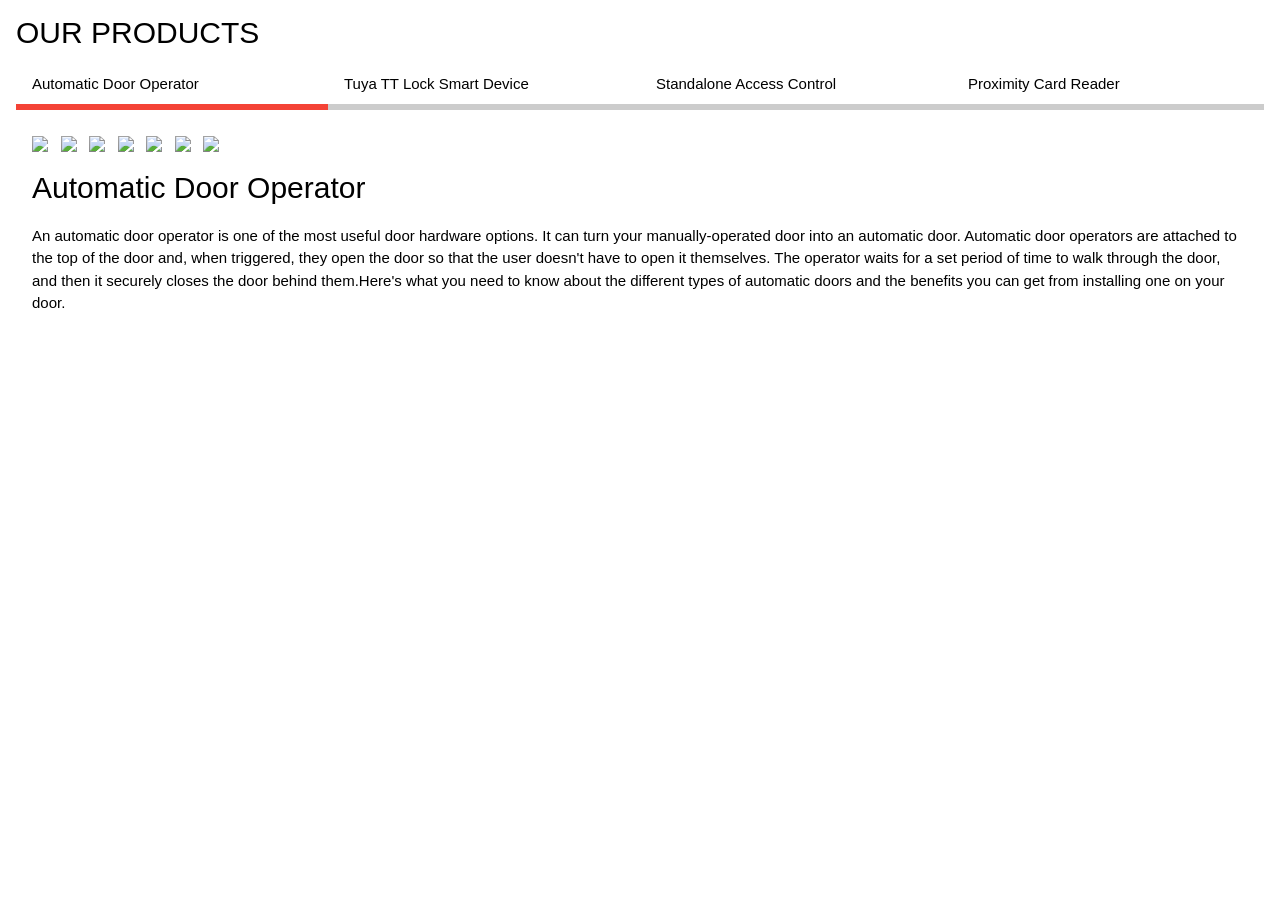
==== assets/categories/categories.html @ ba1dcb08 "Update categories.html" ====
<!DOCTYPE html>
<html lang="en">
<head>
    <meta charset="UTF-8">
    <meta name="viewport" content="width=device-width, initial-scale=1.0">
    <link rel="stylesheet" href="https://www.w3schools.com/w3css/4/w3.css">
    <link rel="stylesheet" href="./web/css/categories.css">
    <title>DEM CO | Our Products</title>
</head>
<body>
    <div class="w3-container">
        <div class="container">
            <div class="row">
                <div class="col-md-12">
                    <div class="site-heading text-center">
                        <h2>OUR PRODUCTS <span></span></h2>
                        
                    </div>
                </div>
            </div>
      
        <div class="w3-row">
          <a href="javascript:void(0)" onclick="openCity(event, 'Door');">
            <div class="w3-quarter tablink w3-bottombar w3-hover-amber w3-padding w3-border-red">Automatic Door Operator</div>
          </a>
          <a href="javascript:void(0)" onclick="openCity(event, 'Tuya');">
            <div class="w3-quarter tablink w3-bottombar w3-hover-amber w3-padding">Tuya TT Lock Smart Device</div>
          </a>
          <a href="javascript:void(0)" onclick="openCity(event, 'Standalone');">
            <div class="w3-quarter tablink w3-bottombar w3-hover-amber w3-padding">Standalone Access Control</div>
          </a>
          <a href="javascript:void(0)" onclick="openCity(event, 'Proximity');">
            <div class="w3-quarter tablink w3-bottombar w3-hover-amber w3-padding">
                Proximity Card Reader</div>
          </a>
      </div>
      
        <div id="Door" class="w3-container city w3-animate-zoom" style="display:block">
        
        <br>    
          
        <div class="page">
            <img src="./assets/images/Door Release Button/900.jpg" style="width:auto;height:210px;"/>  &nbsp;
            <img src="./assets/images/Door Release Button/902.jpg" style="width:auto;height:210px;"/>  &nbsp;
            <img src="./assets/images/Door Release Button/909.jpg" style="width:auto;height:210px;"/>  &nbsp;
            <img src="./assets/images/Door Release Button/930.jpg" style="width:auto;height:210px;"/>  &nbsp;
            <img src="./assets/images/Door Release Button/932.jpg" style="width:auto;height:210px;"/>  &nbsp;
                <img src="./assets/images/Door Release Button/933.jpg" style="width:auto;height:210px;"/>  &nbsp;
                <img src="./assets/images/Door Release Button/950.jpg" style="width:auto;height:210px;"/>  &nbsp;
        </div>
       
        

        
          <h2>Automatic Door Operator</h2>
          <p>An automatic door operator is one of the most useful door hardware options. It can turn your manually-operated door into an automatic door. Automatic door operators are attached to the top of the door and, when triggered, they open the door so that the user doesn't have to open it themselves. The operator waits for a set period of time to walk through the door, and then it securely closes the door behind them.Here's what you need to know about the different types of automatic doors and the benefits you can get from installing one on your door.</p>
        </div>
      
        <div id="Tuya" class="w3-container city w3-animate-zoom" style="display:none">
        
        <br>    
          
        <div class="page">
       <img src="./assets/images/Door Release Button/900.jpg" style="width:auto;height:210px;"/>  &nbsp;
            <img src="./assets/images/Door Release Button/902.jpg" style="width:auto;height:210px;"/>  &nbsp;
            <img src="./assets/images/Door Release Button/909.jpg" style="width:auto;height:210px;"/>  &nbsp;
            <img src="./assets/images/Door Release Button/930.jpg" style="width:auto;height:210px;"/>  &nbsp;
            <img src="./assets/images/Door Release Button/932.jpg" style="width:auto;height:210px;"/>  &nbsp;
                <img src="./assets/images/Door Release Button/933.jpg" style="width:auto;height:210px;"/>  &nbsp;
                <img src="./assets/images/Door Release Button/950.jpg" style="width:auto;height:210px;"/>  &nbsp;
        </div>
       
        
          <h2>Tuya TT Lock Smart Device</h2>
          <p>If you're new to the world of smart home technology, you may never have considered a smart lock before. But smart door locks are a great first step into the world of connected products, allowing you to remotely control your door from afar.In short, a smart lock gives homeowners the opportunity to remotely control and monitor who's coming and going through their door via a smartphone, providing the ultimate control over their home security.Alongside offering keyless entry to the home, high quality smart locks on the market, such as those from Yale, also allow homeowners to easily grant virtual keys to family, friends and trusted service professionals. This handy functionality allows homeowners to have complete control over who has access to their front door via a smartphone app, ensuring they can revoke virtual keys just as quickly as they were created.</p> 
        </div>
      
        <div id="Standalone" class="w3-container city w3-animate-zoom" style="display:none">
        
        <br>    
          
        <div class="page">
        <img src="./assets/images/Door Release Button/VI-280A.jpg" style="width:auto;height:210px;"/>  &nbsp;
            <img src="./assets/images/280KG 600LBSMagnetic Lock/VI-280ASW.jpg" style="width:auto;height:210px;"/>  &nbsp;
            <img src="./assets/images/280KG 600LBSMagnetic Lock/VI-280L.jpg" style="width:auto;height:210px;"/>  &nbsp;
            <img src="./assets/images/280KG 600LBSMagnetic Lock/VI-280U.jpg" style="width:auto;height:210px;"/>  &nbsp;
        </div> 
        
          <h2>Standalone Access Control</h2>
          <p>We're professional standalone access control manufacturers and suppliers in China, specialized in providing high quality customized service. If you're going to buy or wholesale bulk standalone access control made in China, welcome to get free sample from our factory.</p>
        </div>
      </div>

        <div id="Proximity" class="w3-container city w3-animate-zoom" style="display:none">
        
        <br>    
          
              
        <div class="page">
               <img src="./assets/images/electrick strike/VI-700.jpg" style="width:auto;height:210px;"/>  &nbsp;
            <img src="./assets/images/electrick strike/VI-701.jpg" style="width:auto;height:210px;"/>  &nbsp;
            <img src="./assets/images/electrick strike/VI-702.jpg" style="width:auto;height:210px;"/>  &nbsp;
            <img src="./assets/images/electrick strike/VI-706.jpg" style="width:auto;height:210px;"/>  &nbsp;
            <img src="./assets/images/electrick strike/VI-706.jpg" style="width:auto;height:210px;"/>  &nbsp;
         
        </div> 
        
        
          <h2>  Proximity Card Reader</h2>
          <p>We're professional proximity card reader manufacturers and suppliers in China, specialized in providing high quality customized service. If you're going to buy or wholesale bulk proximity card reader made in China, welcome to get free sample from our factory.</p>
        </div>
      </div>

      <script>
        function openCity(evt, cityName) {
          var i, x, tablinks;
          x = document.getElementsByClassName("city");
          for (i = 0; i < x.length; i++) {
            x[i].style.display = "none";
          }
          tablinks = document.getElementsByClassName("tablink");
          for (i = 0; i < x.length; i++) {
            tablinks[i].className = tablinks[i].className.replace(" w3-border-red", "");
          }
          document.getElementById(cityName).style.display = "block";
          evt.currentTarget.firstElementChild.className += " w3-border-red";
        }
        </script>
              



    <script src="./web/js/categories.js"></script>
</body>
</html>
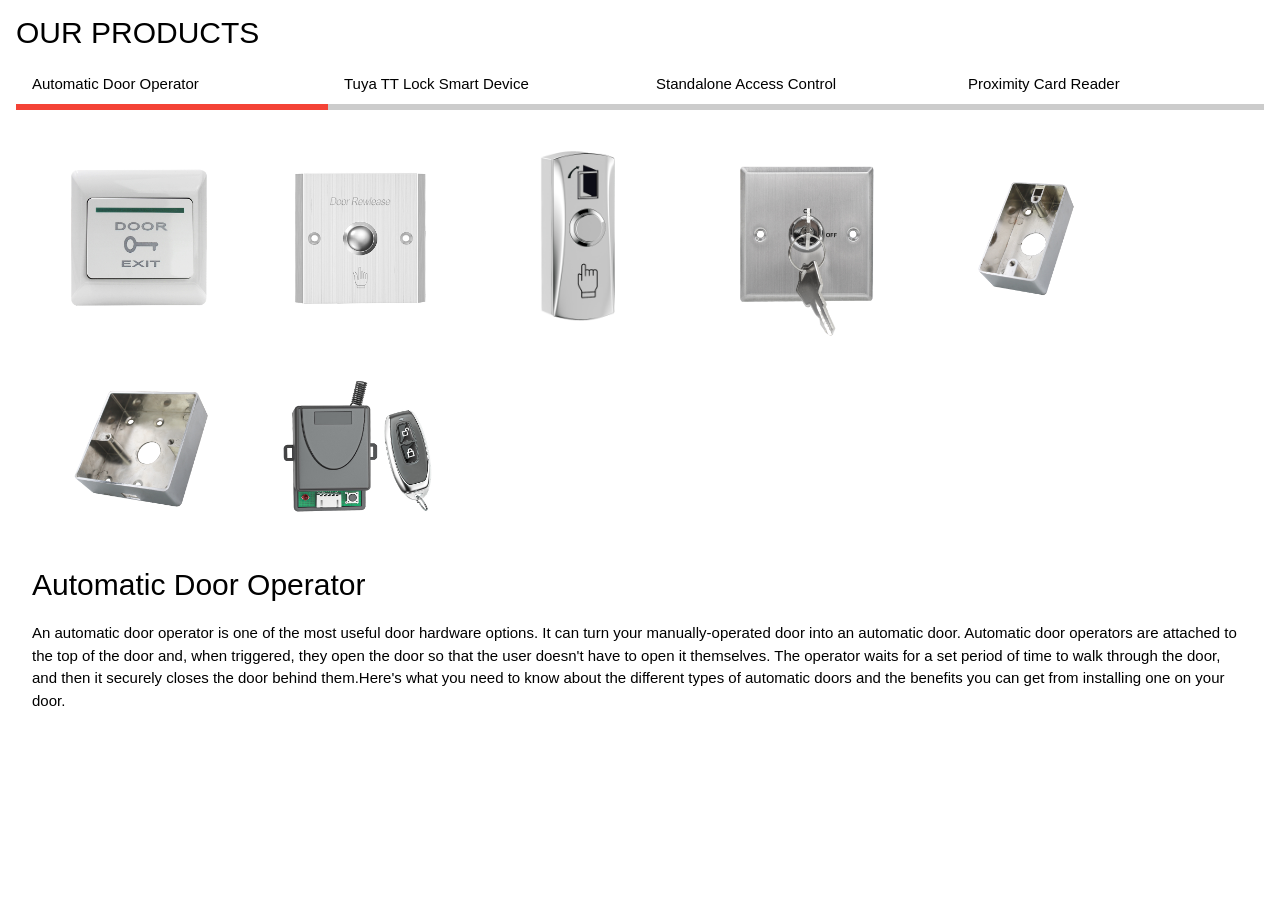
==== commit e73e3ba3: "Update categories.html" ====
--- a/assets/categories/categories.html
+++ b/assets/categories/categories.html
@@ -40,13 +40,13 @@
         <br>    
           
         <div class="page">
-            <img src="./assets/images/Door Release Button/900.jpg" style="width:auto;height:210px;"/>  &nbsp;
-            <img src="./assets/images/Door Release Button/902.jpg" style="width:auto;height:210px;"/>  &nbsp;
-            <img src="./assets/images/Door Release Button/909.jpg" style="width:auto;height:210px;"/>  &nbsp;
-            <img src="./assets/images/Door Release Button/930.jpg" style="width:auto;height:210px;"/>  &nbsp;
-            <img src="./assets/images/Door Release Button/932.jpg" style="width:auto;height:210px;"/>  &nbsp;
-                <img src="./assets/images/Door Release Button/933.jpg" style="width:auto;height:210px;"/>  &nbsp;
-                <img src="./assets/images/Door Release Button/950.jpg" style="width:auto;height:210px;"/>  &nbsp;
+            <img src="../../assets/images/Door Release Button/900.jpg" style="width:auto;height:210px;"/>  &nbsp;
+            <img src="../../assets/images/Door Release Button/902.jpg" style="width:auto;height:210px;"/>  &nbsp;
+            <img src="../../assets/images/Door Release Button/909.jpg" style="width:auto;height:210px;"/>  &nbsp;
+            <img src="../../assets/images/Door Release Button/930.jpg" style="width:auto;height:210px;"/>  &nbsp;
+            <img src="../../assets/images/Door Release Button/932.jpg" style="width:auto;height:210px;"/>  &nbsp;
+                <img src="../../assets/images/Door Release Button/933.jpg" style="width:auto;height:210px;"/>  &nbsp;
+                <img src="../../assets/images/Door Release Button/950.jpg" style="width:auto;height:210px;"/>  &nbsp;
         </div>
        
         
@@ -61,13 +61,13 @@
         <br>    
           
         <div class="page">
-       <img src="./assets/images/Door Release Button/900.jpg" style="width:auto;height:210px;"/>  &nbsp;
-            <img src="./assets/images/Door Release Button/902.jpg" style="width:auto;height:210px;"/>  &nbsp;
-            <img src="./assets/images/Door Release Button/909.jpg" style="width:auto;height:210px;"/>  &nbsp;
-            <img src="./assets/images/Door Release Button/930.jpg" style="width:auto;height:210px;"/>  &nbsp;
-            <img src="./assets/images/Door Release Button/932.jpg" style="width:auto;height:210px;"/>  &nbsp;
-                <img src="./assets/images/Door Release Button/933.jpg" style="width:auto;height:210px;"/>  &nbsp;
-                <img src="./assets/images/Door Release Button/950.jpg" style="width:auto;height:210px;"/>  &nbsp;
+       <img src="../../assets/images/Door Release Button/900.jpg" style="width:auto;height:210px;"/>  &nbsp;
+            <img src="../../assets/images/Door Release Button/902.jpg" style="width:auto;height:210px;"/>  &nbsp;
+            <img src="../../assets/images/Door Release Button/909.jpg" style="width:auto;height:210px;"/>  &nbsp;
+            <img src="../../assets/images/Door Release Button/930.jpg" style="width:auto;height:210px;"/>  &nbsp;
+            <img src="../../assets/images/Door Release Button/932.jpg" style="width:auto;height:210px;"/>  &nbsp;
+                <img src="../../assets/images/Door Release Button/933.jpg" style="width:auto;height:210px;"/>  &nbsp;
+                <img src="../../assets/images/Door Release Button/950.jpg" style="width:auto;height:210px;"/>  &nbsp;
         </div>
        
         
@@ -80,10 +80,10 @@
         <br>    
           
         <div class="page">
-        <img src="./assets/images/Door Release Button/VI-280A.jpg" style="width:auto;height:210px;"/>  &nbsp;
-            <img src="./assets/images/280KG 600LBSMagnetic Lock/VI-280ASW.jpg" style="width:auto;height:210px;"/>  &nbsp;
-            <img src="./assets/images/280KG 600LBSMagnetic Lock/VI-280L.jpg" style="width:auto;height:210px;"/>  &nbsp;
-            <img src="./assets/images/280KG 600LBSMagnetic Lock/VI-280U.jpg" style="width:auto;height:210px;"/>  &nbsp;
+        <img src="../../assets/images/Door Release Button/VI-280A.jpg" style="width:auto;height:210px;"/>  &nbsp;
+            <img src="../../assets/images/280KG 600LBSMagnetic Lock/VI-280ASW.jpg" style="width:auto;height:210px;"/>  &nbsp;
+            <img src="../../assets/images/280KG 600LBSMagnetic Lock/VI-280L.jpg" style="width:auto;height:210px;"/>  &nbsp;
+            <img src="../../assets/images/280KG 600LBSMagnetic Lock/VI-280U.jpg" style="width:auto;height:210px;"/>  &nbsp;
         </div> 
         
           <h2>Standalone Access Control</h2>
@@ -97,11 +97,11 @@
           
               
         <div class="page">
-               <img src="./assets/images/electrick strike/VI-700.jpg" style="width:auto;height:210px;"/>  &nbsp;
-            <img src="./assets/images/electrick strike/VI-701.jpg" style="width:auto;height:210px;"/>  &nbsp;
-            <img src="./assets/images/electrick strike/VI-702.jpg" style="width:auto;height:210px;"/>  &nbsp;
-            <img src="./assets/images/electrick strike/VI-706.jpg" style="width:auto;height:210px;"/>  &nbsp;
-            <img src="./assets/images/electrick strike/VI-706.jpg" style="width:auto;height:210px;"/>  &nbsp;
+               <img src="../../assets/images/electrick strike/VI-700.jpg" style="width:auto;height:210px;"/>  &nbsp;
+            <img src="../../assets/images/electrick strike/VI-701.jpg" style="width:auto;height:210px;"/>  &nbsp;
+            <img src="../../assets/images/electrick strike/VI-702.jpg" style="width:auto;height:210px;"/>  &nbsp;
+            <img src="../../assets/images/electrick strike/VI-706.jpg" style="width:auto;height:210px;"/>  &nbsp;
+            <img src="../../assets/images/electrick strike/VI-706.jpg" style="width:auto;height:210px;"/>  &nbsp;
          
         </div> 
         
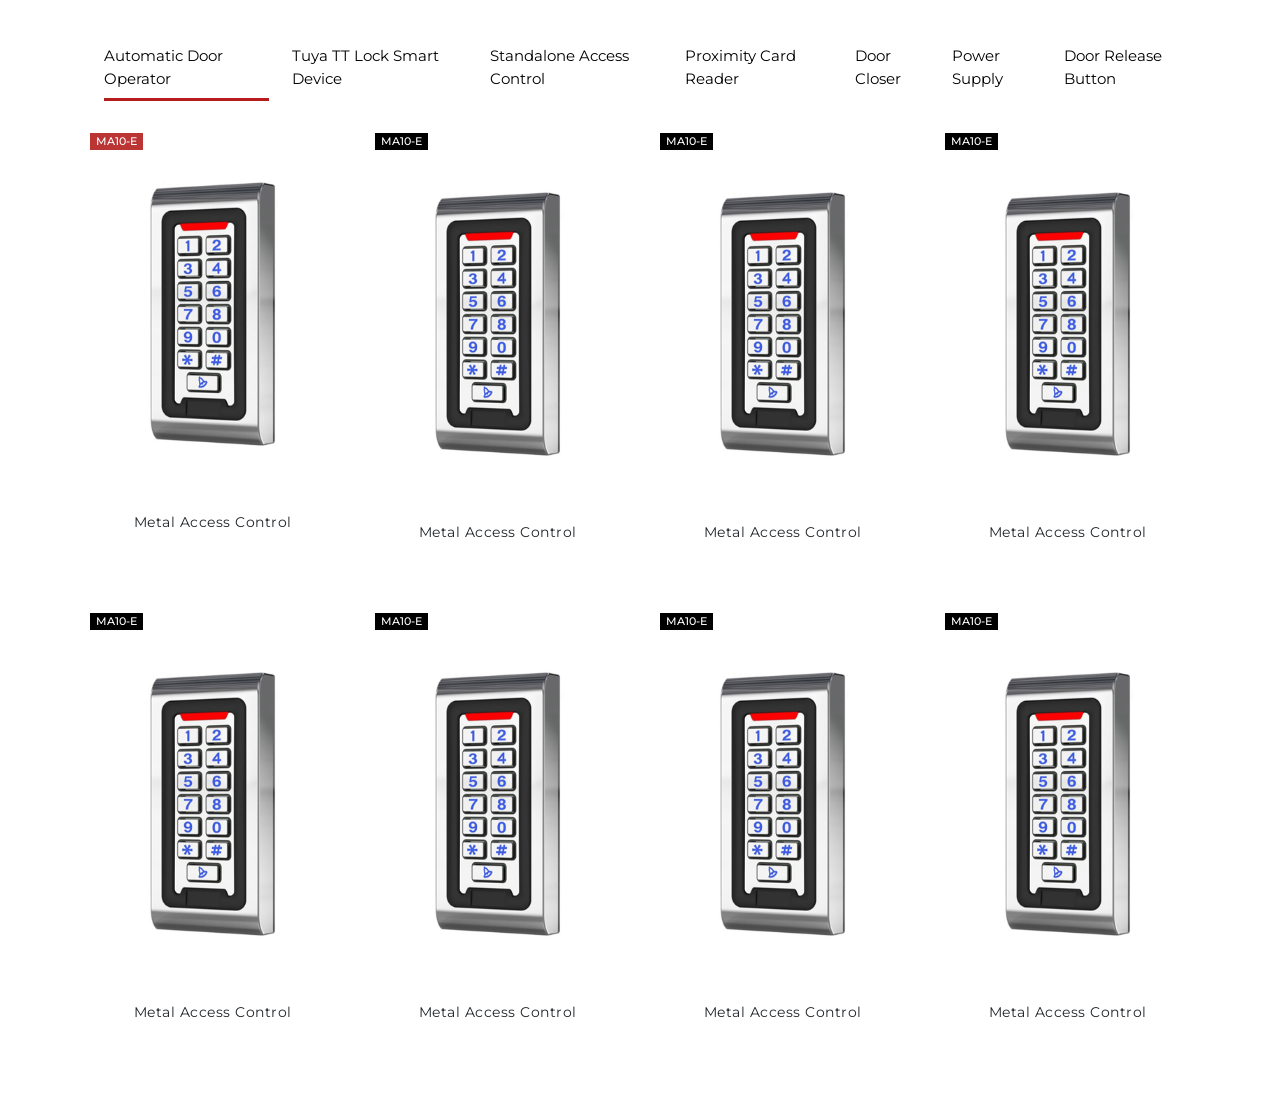
==== commit f47f8b49: "add" ====
--- a/assets/categories/categories.html
+++ b/assets/categories/categories.html
@@ -1,135 +1,187 @@
 <!DOCTYPE html>
 <html lang="en">
+
 <head>
-    <meta charset="UTF-8">
-    <meta name="viewport" content="width=device-width, initial-scale=1.0">
-    <link rel="stylesheet" href="https://www.w3schools.com/w3css/4/w3.css">
-    <link rel="stylesheet" href="./web/css/categories.css">
-    <title>DEM CO | Our Products</title>
+  <meta charset="UTF-8">
+  <meta name="viewport" content="width=device-width, initial-scale=1.0">
+  <link rel="stylesheet" href="https://www.w3schools.com/w3css/4/w3.css">
+  <link rel="stylesheet" href="/web/css/categories.css">
+  <link href="https://cdn.jsdelivr.net/npm/bootstrap@5.0.2/dist/css/bootstrap.min.css" rel="stylesheet"
+  integrity="sha384-EVSTQN3/azprG1Anm3QDgpJLIm9Nao0Yz1ztcQTwFspd3yD65VohhpuuCOmLASjC" crossorigin="anonymous">
+  <title>DEM CO | Our Products</title>
 </head>
+
 <body>
-    <div class="w3-container">
-        <div class="container">
-            <div class="row">
-                <div class="col-md-12">
-                    <div class="site-heading text-center">
-                        <h2>OUR PRODUCTS <span></span></h2>
-                        
-                    </div>
-                </div>
-            </div>
-      
-        <div class="w3-row">
-          <a href="javascript:void(0)" onclick="openCity(event, 'Door');">
-            <div class="w3-quarter tablink w3-bottombar w3-hover-amber w3-padding w3-border-red">Automatic Door Operator</div>
-          </a>
-          <a href="javascript:void(0)" onclick="openCity(event, 'Tuya');">
-            <div class="w3-quarter tablink w3-bottombar w3-hover-amber w3-padding">Tuya TT Lock Smart Device</div>
-          </a>
-          <a href="javascript:void(0)" onclick="openCity(event, 'Standalone');">
-            <div class="w3-quarter tablink w3-bottombar w3-hover-amber w3-padding">Standalone Access Control</div>
-          </a>
-          <a href="javascript:void(0)" onclick="openCity(event, 'Proximity');">
-            <div class="w3-quarter tablink w3-bottombar w3-hover-amber w3-padding">
-                Proximity Card Reader</div>
-          </a>
-      </div>
-      
-        <div id="Door" class="w3-container city w3-animate-zoom" style="display:block">
-        
-        <br>    
-          
-        <div class="page">
-            <img src="../../assets/images/Door Release Button/900.jpg" style="width:auto;height:210px;"/>  &nbsp;
-            <img src="../../assets/images/Door Release Button/902.jpg" style="width:auto;height:210px;"/>  &nbsp;
-            <img src="../../assets/images/Door Release Button/909.jpg" style="width:auto;height:210px;"/>  &nbsp;
-            <img src="../../assets/images/Door Release Button/930.jpg" style="width:auto;height:210px;"/>  &nbsp;
-            <img src="../../assets/images/Door Release Button/932.jpg" style="width:auto;height:210px;"/>  &nbsp;
-                <img src="../../assets/images/Door Release Button/933.jpg" style="width:auto;height:210px;"/>  &nbsp;
-                <img src="../../assets/images/Door Release Button/950.jpg" style="width:auto;height:210px;"/>  &nbsp;
-        </div>
-       
-        
 
-        
-          <h2>Automatic Door Operator</h2>
-          <p>An automatic door operator is one of the most useful door hardware options. It can turn your manually-operated door into an automatic door. Automatic door operators are attached to the top of the door and, when triggered, they open the door so that the user doesn't have to open it themselves. The operator waits for a set period of time to walk through the door, and then it securely closes the door behind them.Here's what you need to know about the different types of automatic doors and the benefits you can get from installing one on your door.</p>
-        </div>
-      
-        <div id="Tuya" class="w3-container city w3-animate-zoom" style="display:none">
-        
-        <br>    
-          
-        <div class="page">
-       <img src="../../assets/images/Door Release Button/900.jpg" style="width:auto;height:210px;"/>  &nbsp;
-            <img src="../../assets/images/Door Release Button/902.jpg" style="width:auto;height:210px;"/>  &nbsp;
-            <img src="../../assets/images/Door Release Button/909.jpg" style="width:auto;height:210px;"/>  &nbsp;
-            <img src="../../assets/images/Door Release Button/930.jpg" style="width:auto;height:210px;"/>  &nbsp;
-            <img src="../../assets/images/Door Release Button/932.jpg" style="width:auto;height:210px;"/>  &nbsp;
-                <img src="../../assets/images/Door Release Button/933.jpg" style="width:auto;height:210px;"/>  &nbsp;
-                <img src="../../assets/images/Door Release Button/950.jpg" style="width:auto;height:210px;"/>  &nbsp;
-        </div>
-       
-        
-          <h2>Tuya TT Lock Smart Device</h2>
-          <p>If you're new to the world of smart home technology, you may never have considered a smart lock before. But smart door locks are a great first step into the world of connected products, allowing you to remotely control your door from afar.In short, a smart lock gives homeowners the opportunity to remotely control and monitor who's coming and going through their door via a smartphone, providing the ultimate control over their home security.Alongside offering keyless entry to the home, high quality smart locks on the market, such as those from Yale, also allow homeowners to easily grant virtual keys to family, friends and trusted service professionals. This handy functionality allows homeowners to have complete control over who has access to their front door via a smartphone app, ensuring they can revoke virtual keys just as quickly as they were created.</p> 
-        </div>
-      
-        <div id="Standalone" class="w3-container city w3-animate-zoom" style="display:none">
-        
-        <br>    
-          
-        <div class="page">
-        <img src="../../assets/images/Door Release Button/VI-280A.jpg" style="width:auto;height:210px;"/>  &nbsp;
-            <img src="../../assets/images/280KG 600LBSMagnetic Lock/VI-280ASW.jpg" style="width:auto;height:210px;"/>  &nbsp;
-            <img src="../../assets/images/280KG 600LBSMagnetic Lock/VI-280L.jpg" style="width:auto;height:210px;"/>  &nbsp;
-            <img src="../../assets/images/280KG 600LBSMagnetic Lock/VI-280U.jpg" style="width:auto;height:210px;"/>  &nbsp;
-        </div> 
-        
-          <h2>Standalone Access Control</h2>
-          <p>We're professional standalone access control manufacturers and suppliers in China, specialized in providing high quality customized service. If you're going to buy or wholesale bulk standalone access control made in China, welcome to get free sample from our factory.</p>
+
+  <div class="container bg-white">
+    <nav class="navbar navbar-expand-md navbar-light bg-white">
+      <div class="container-fluid p-0"> 
+        <div class="collapse navbar-collapse" id="myNav">
+          <div class="navbar-nav ms-auto"> <a class="nav-link active" aria-current="page" href="./categories.html">Automatic Door
+              Operator</a> <a class="nav-link" href="./tuya-tt.html">Tuya TT Lock Smart Device</a> <a class="nav-link"
+              href="./standalone.html">Standalone Access Control</a> <a class="nav-link" href="./proximity.html">Proximity Card Reader</a> <a
+              class="nav-link" href="#">Door Closer</a> <a class="nav-link" href="#">Power Supply</a> <a
+              class="nav-link" href="#">
+
+              Door Release Button
+            </a> </div>
         </div>
       </div>
+    </nav>
+    <div class="row">
+      <div class="col-lg-3 col-sm-6 d-flex flex-column align-items-center justify-content-center product-item my-3">
+        <div class="product"> <img
+            src="/assets/images/Metal Access Control/MA10-E.jpg"
+            alt="">
+          <ul class="d-flex align-items-center justify-content-center list-unstyled icons">
+            <li class="icon"><span class="fas fa-expand-arrows-alt"></span></li>
+            <li class="icon mx-3"><span class="far fa-heart"></span></li>
+            <li class="icon"><span class="fas fa-shopping-bag"></span></li>
+          </ul>
+        </div>
+        <div class="tag bg-red">MA10-E</div>
+        <div class="title pt-4 pb-1">Metal Access Control</div>
+        <div class="d-flex align-content-center justify-content-center"> <span class="fas fa-star"></span> <span
+            class="fas fa-star"></span> <span class="fas fa-star"></span> <span class="fas fa-star"></span> <span
+            class="fas fa-star"></span> </div>
+        <div class="price"></div>
+      </div>
+      <div class="col-lg-3 col-sm-6 d-flex flex-column align-items-center justify-content-center product-item my-3">
+        <div class="product"> <img
+            src="/assets/images/Metal Access Control/MA10-E.jpg"
+            alt="">
+          <ul class="d-flex align-items-center justify-content-center list-unstyled icons">
+            <li class="icon"><span class="fas fa-expand-arrows-alt"></span></li>
+            <li class="icon mx-3"><span class="far fa-heart"></span></li>
+            <li class="icon"><span class="fas fa-shopping-bag"></span></li>
+          </ul>
+        </div>
+        <div class="tag bg-black">MA10-E</div>
+        <div class="title pt-4 pb-1">Metal Access Control</div>
+        <div class="d-flex align-content-center justify-content-center"> <span class="fas fa-star"></span> <span
+            class="fas fa-star"></span> <span class="fas fa-star"></span> <span class="fas fa-star"></span> <span
+            class="fas fa-star"></span> </div>
+        
+      </div>
+      <div class="col-lg-3 col-sm-6 d-flex flex-column align-items-center justify-content-center product-item my-3">
+        <div class="product"> <img
+            src="/assets/images/Metal Access Control/MA10-E.jpg"
+            alt="">
+          <ul class="d-flex align-items-center justify-content-center list-unstyled icons">
+            <li class="icon"><span class="fas fa-expand-arrows-alt"></span></li>
+            <li class="icon mx-3"><span class="far fa-heart"></span></li>
+            <li class="icon"><span class="fas fa-shopping-bag"></span></li>
+          </ul>
+        </div>
+        <div class="tag bg-black">MA10-E</div>
+        <div class="title pt-4 pb-1">Metal Access Control</div>
+        <div class="d-flex align-content-center justify-content-center"> <span class="fas fa-star"></span> <span
+            class="fas fa-star"></span> <span class="fas fa-star"></span> <span class="fas fa-star"></span> <span
+            class="fas fa-star"></span> </div>
+        
+      </div>
+      <div class="col-lg-3 col-sm-6 d-flex flex-column align-items-center justify-content-center product-item my-3">
+        <div class="product"> <img
+            src="/assets/images/Metal Access Control/MA10-E.jpg"
+            alt="">
+          <ul class="d-flex align-items-center justify-content-center list-unstyled icons">
+            <li class="icon"><span class="fas fa-expand-arrows-alt"></span></li>
+            <li class="icon mx-3"><span class="far fa-heart"></span></li>
+            <li class="icon"><span class="fas fa-shopping-bag"></span></li>
+          </ul>
+        </div>
+        <div class="tag bg-black">MA10-E</div>
+        <div class="title pt-4 pb-1">Metal Access Control</div>
+        <div class="d-flex align-content-center justify-content-center"> <span class="fas fa-star"></span> <span
+            class="fas fa-star"></span> <span class="fas fa-star"></span> <span class="fas fa-star"></span> <span
+            class="fas fa-star"></span> </div>
+        
+      </div>
+    </div>
+    <div class="row">
+      <div class="col-lg-3 col-sm-6 d-flex flex-column align-items-center justify-content-center product-item my-3">
+        <div class="product"> <img
+            src="/assets/images/Metal Access Control/MA10-E.jpg"
+            alt="">
+          <ul class="d-flex align-items-center justify-content-center list-unstyled icons">
+            <li class="icon"><span class="fas fa-expand-arrows-alt"></span></li>
+            <li class="icon mx-3"><span class="far fa-heart"></span></li>
+            <li class="icon"><span class="fas fa-shopping-bag"></span></li>
+          </ul>
+        </div>
+        <div class="tag bg-black">MA10-E</div>
+        <div class="title pt-4 pb-1">Metal Access Control</div>
+        <div class="d-flex align-content-center justify-content-center"> <span class="fas fa-star"></span> <span
+            class="fas fa-star"></span> <span class="fas fa-star"></span> <span class="fas fa-star"></span> <span
+            class="fas fa-star"></span> </div>
+        
+      </div>
+      <div class="col-lg-3 col-sm-6 d-flex flex-column align-items-center justify-content-center product-item my-3">
+        <div class="product"> <img
+            src="/assets/images/Metal Access Control/MA10-E.jpg"
+            alt="">
+          <ul class="d-flex align-items-center justify-content-center list-unstyled icons">
+            <li class="icon"><span class="fas fa-expand-arrows-alt"></span></li>
+            <li class="icon mx-3"><span class="far fa-heart"></span></li>
+            <li class="icon"><span class="fas fa-shopping-bag"></span></li>
+          </ul>
+        </div>
+        <div class="tag bg-black">MA10-E</div>
+        <div class="title pt-4 pb-1">Metal Access Control</div>
+        <div class="d-flex align-content-center justify-content-center"> <span class="fas fa-star"></span> <span
+            class="fas fa-star"></span> <span class="fas fa-star"></span> <span class="fas fa-star"></span> <span
+            class="fas fa-star"></span> </div>
+        
+      </div>
+      <div class="col-lg-3 col-sm-6 d-flex flex-column align-items-center justify-content-center product-item my-3">
+        <div class="product"> <img
+            src="/assets/images/Metal Access Control/MA10-E.jpg"
+            alt="">
+          <ul class="d-flex align-items-center justify-content-center list-unstyled icons">
+            <li class="icon"><span class="fas fa-expand-arrows-alt"></span></li>
+            <li class="icon mx-3"><span class="far fa-heart"></span></li>
+            <li class="icon"><span class="fas fa-shopping-bag"></span></li>
+          </ul>
+        </div>
+        <div class="tag bg-black">MA10-E</div>
+        <div class="title pt-4 pb-1">Metal Access Control</div>
+        <div class="d-flex align-content-center justify-content-center"> <span class="fas fa-star"></span> <span
+            class="fas fa-star"></span> <span class="fas fa-star"></span> <span class="fas fa-star"></span> <span
+            class="fas fa-star"></span> </div>
+        
+      </div>
+      <div class="col-lg-3 col-sm-6 d-flex flex-column align-items-center justify-content-center product-item my-3">
+        <div class="product"> <img
+            src="/assets/images/Metal Access Control/MA10-E.jpg"
+            alt="">
+          <ul class="d-flex align-items-center justify-content-center list-unstyled icons">
+            <li class="icon"><span class="fas fa-expand-arrows-alt"></span></li>
+            <li class="icon mx-3"><span class="far fa-heart"></span></li>
+            <li class="icon"><span class="fas fa-shopping-bag"></span></li>
+          </ul>
+        </div>
+        <div class="tag bg-black">MA10-E</div>
+        <div class="title pt-4 pb-1">Metal Access Control</div>
+        <div class="d-flex align-content-center justify-content-center"> <span class="fas fa-star"></span> <span
+            class="fas fa-star"></span> <span class="fas fa-star"></span> <span class="fas fa-star"></span> <span
+            class="fas fa-star"></span> </div>
+        
+      </div>
+    </div>
+  </div>
 
-        <div id="Proximity" class="w3-container city w3-animate-zoom" style="display:none">
-        
-        <br>    
-          
-              
-        <div class="page">
-               <img src="../../assets/images/electrick strike/VI-700.jpg" style="width:auto;height:210px;"/>  &nbsp;
-            <img src="../../assets/images/electrick strike/VI-701.jpg" style="width:auto;height:210px;"/>  &nbsp;
-            <img src="../../assets/images/electrick strike/VI-702.jpg" style="width:auto;height:210px;"/>  &nbsp;
-            <img src="../../assets/images/electrick strike/VI-706.jpg" style="width:auto;height:210px;"/>  &nbsp;
-            <img src="../../assets/images/electrick strike/VI-706.jpg" style="width:auto;height:210px;"/>  &nbsp;
-         
-        </div> 
-        
-        
-          <h2>  Proximity Card Reader</h2>
-          <p>We're professional proximity card reader manufacturers and suppliers in China, specialized in providing high quality customized service. If you're going to buy or wholesale bulk proximity card reader made in China, welcome to get free sample from our factory.</p>
-        </div>
-      </div>
-
-      <script>
-        function openCity(evt, cityName) {
-          var i, x, tablinks;
-          x = document.getElementsByClassName("city");
-          for (i = 0; i < x.length; i++) {
-            x[i].style.display = "none";
-          }
-          tablinks = document.getElementsByClassName("tablink");
-          for (i = 0; i < x.length; i++) {
-            tablinks[i].className = tablinks[i].className.replace(" w3-border-red", "");
-          }
-          document.getElementById(cityName).style.display = "block";
-          evt.currentTarget.firstElementChild.className += " w3-border-red";
-        }
-        </script>
-              
+  <script src="https://cdn.jsdelivr.net/npm/bootstrap@5.0.2/dist/js/bootstrap.bundle.min.js"
+    integrity="sha384-MrcW6ZMFYlzcLA8Nl+NtUVF0sA7MsXsP1UyJoMp4YLEuNSfAP+JcXn/tWtIaxVXM"
+    crossorigin="anonymous"></script>
 
 
 
-    <script src="./web/js/categories.js"></script>
+
+
+
+
+  <script src="/web/js/categories.js"></script>
 </body>
-</html>
+
+</html>
--- a/web/css/categories.css
+++ b/web/css/categories.css
@@ -0,0 +1,155 @@
+@import url('https://fonts.googleapis.com/css2?family=Montserrat:wght@400;500;600;800&display=swap');
+
+* {
+    padding: 0;
+    margin: 0;
+    box-sizing: border-box;
+    font-family: 'Montserrat', sans-serif
+}
+
+body {
+    background-color: bisque
+}
+
+.container {
+    margin: 30px auto
+}
+
+.navbar-nav .nav-link {
+    color: #000 !important;
+    padding: 0.5rem 0rem !important;
+    border-color: transparent;
+    margin-left: 1.5rem;
+    transition: none
+}
+
+.navbar .navbar-toggler:focus {
+    box-shadow: none
+}
+
+.navbar-nav .nav-link.active,
+.border-red {
+    border-bottom: 3px solid #b71c1c
+}
+
+.navbar-nav .nav-link:hover {
+    border-bottom: 3px solid #b71c1c
+}
+
+.container .product-item {
+    min-height: 450px;
+    border: none;
+    overflow: hidden;
+    position: relative;
+    border-radius: 0
+}
+
+.container .product-item .product {
+    width: 100%;
+    height: 350px;
+    position: relative;
+    overflow: hidden;
+    cursor: pointer
+}
+
+.container .product-item .product img {
+    width: 100%;
+    height: 100%;
+    object-fit: cover
+}
+
+.container .product-item .product .icons .icon {
+    width: 40px;
+    height: 40px;
+    background-color: #fff;
+    border-radius: 50%;
+    display: flex;
+    justify-content: center;
+    align-items: center;
+    transition: transform 0.6s ease;
+    transform: rotate(180deg);
+    cursor: pointer
+}
+
+.container .product-item .product .icons .icon:hover {
+    background-color: #b71c1c;
+    color: #fff
+}
+
+.container .product-item .product .icons .icon:nth-last-of-type(3) {
+    transition-delay: 0.2s
+}
+
+.container .product-item .product .icons .icon:nth-last-of-type(2) {
+    transition-delay: 0.15s
+}
+
+.container .product-item .product .icons .icon:nth-last-of-type(1) {
+    transition-delay: 0.1s
+}
+
+.container .product-item:hover .product .icons .icon {
+    transform: translateY(-60px)
+}
+
+.container .product-item .tag {
+    text-transform: uppercase;
+    font-size: 0.75rem;
+    font-weight: 500;
+    position: absolute;
+    top: 10px;
+    left: 20px;
+    padding: 0 0.4rem
+}
+
+.container .product-item .title {
+    font-size: 0.95rem;
+    letter-spacing: 0.5px
+}
+
+.container .product-item .fa-star {
+    font-size: 0.65rem;
+    color: goldenrod
+}
+
+.container .product-item .price {
+    margin-top: 10px;
+    margin-bottom: 10px;
+    font-weight: 600
+}
+
+.fw-800 {
+    font-weight: 800
+}
+
+.bg-green {
+    background-color: #208f20 !important;
+    color: #fff
+}
+
+.bg-black {
+    background-color: #1f1d1d;
+    color: #fff
+}
+
+.bg-red {
+    background-color: #bb3535;
+    color: #fff
+}
+
+@media (max-width: 767.5px) {
+
+    .navbar-nav .nav-link.active,
+    .navbar-nav .nav-link:hover {
+        background-color: #b71c1c;
+        color: #fff !important
+    }
+
+    .navbar-nav .nav-link {
+        border: 3px solid transparent;
+        margin: 0.8rem 0;
+        display: flex;
+        border-radius: 10px;
+        justify-content: center
+    }
+}
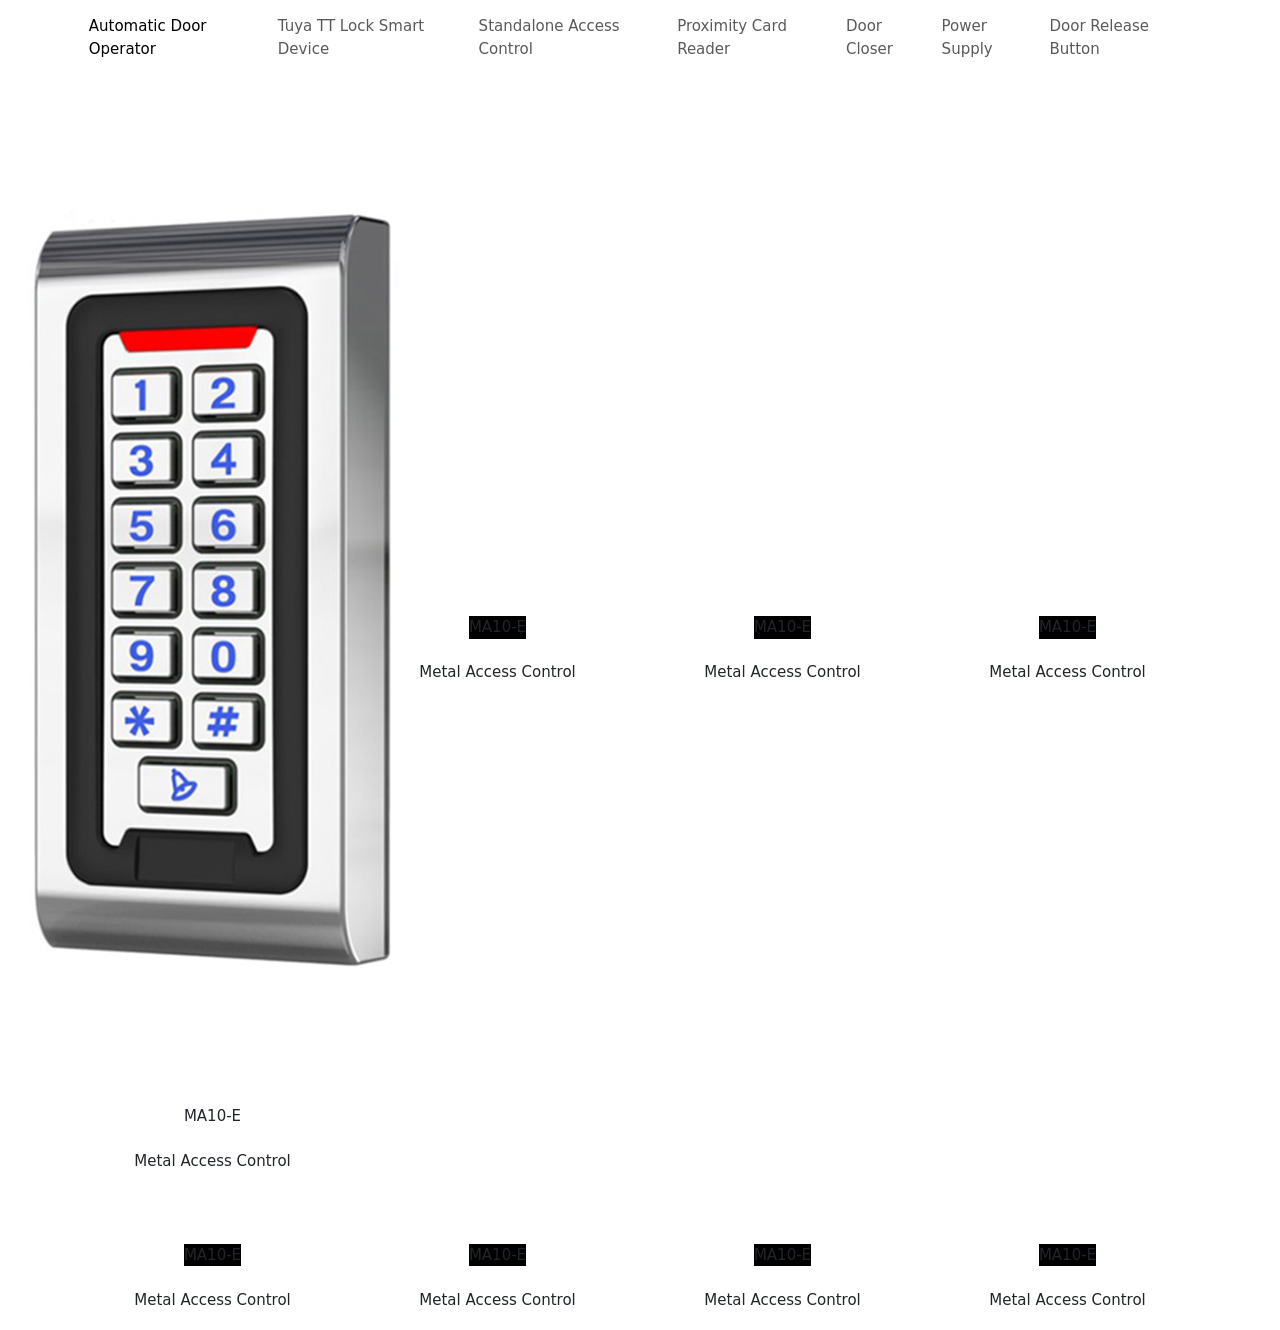
==== commit ed96b4a5: "Update categories.html" ====
--- a/assets/categories/categories.html
+++ b/assets/categories/categories.html
@@ -5,7 +5,7 @@
   <meta charset="UTF-8">
   <meta name="viewport" content="width=device-width, initial-scale=1.0">
   <link rel="stylesheet" href="https://www.w3schools.com/w3css/4/w3.css">
-  <link rel="stylesheet" href="/web/css/categories.css">
+  <link rel="stylesheet" href="./web/css/categories.css">
   <link href="https://cdn.jsdelivr.net/npm/bootstrap@5.0.2/dist/css/bootstrap.min.css" rel="stylesheet"
   integrity="sha384-EVSTQN3/azprG1Anm3QDgpJLIm9Nao0Yz1ztcQTwFspd3yD65VohhpuuCOmLASjC" crossorigin="anonymous">
   <title>DEM CO | Our Products</title>
@@ -49,7 +49,7 @@
       </div>
       <div class="col-lg-3 col-sm-6 d-flex flex-column align-items-center justify-content-center product-item my-3">
         <div class="product"> <img
-            src="/assets/images/Metal Access Control/MA10-E.jpg"
+            src="./assets/images/Metal Access Control/MA10-E.jpg"
             alt="">
           <ul class="d-flex align-items-center justify-content-center list-unstyled icons">
             <li class="icon"><span class="fas fa-expand-arrows-alt"></span></li>
@@ -66,7 +66,7 @@
       </div>
       <div class="col-lg-3 col-sm-6 d-flex flex-column align-items-center justify-content-center product-item my-3">
         <div class="product"> <img
-            src="/assets/images/Metal Access Control/MA10-E.jpg"
+            src="./assets/images/Metal Access Control/MA10-E.jpg"
             alt="">
           <ul class="d-flex align-items-center justify-content-center list-unstyled icons">
             <li class="icon"><span class="fas fa-expand-arrows-alt"></span></li>
@@ -83,7 +83,7 @@
       </div>
       <div class="col-lg-3 col-sm-6 d-flex flex-column align-items-center justify-content-center product-item my-3">
         <div class="product"> <img
-            src="/assets/images/Metal Access Control/MA10-E.jpg"
+            src="./assets/images/Metal Access Control/MA10-E.jpg"
             alt="">
           <ul class="d-flex align-items-center justify-content-center list-unstyled icons">
             <li class="icon"><span class="fas fa-expand-arrows-alt"></span></li>
@@ -102,7 +102,7 @@
     <div class="row">
       <div class="col-lg-3 col-sm-6 d-flex flex-column align-items-center justify-content-center product-item my-3">
         <div class="product"> <img
-            src="/assets/images/Metal Access Control/MA10-E.jpg"
+            src="./assets/images/Metal Access Control/MA10-E.jpg"
             alt="">
           <ul class="d-flex align-items-center justify-content-center list-unstyled icons">
             <li class="icon"><span class="fas fa-expand-arrows-alt"></span></li>
@@ -119,7 +119,7 @@
       </div>
       <div class="col-lg-3 col-sm-6 d-flex flex-column align-items-center justify-content-center product-item my-3">
         <div class="product"> <img
-            src="/assets/images/Metal Access Control/MA10-E.jpg"
+            src="./assets/images/Metal Access Control/MA10-E.jpg"
             alt="">
           <ul class="d-flex align-items-center justify-content-center list-unstyled icons">
             <li class="icon"><span class="fas fa-expand-arrows-alt"></span></li>
@@ -136,7 +136,7 @@
       </div>
       <div class="col-lg-3 col-sm-6 d-flex flex-column align-items-center justify-content-center product-item my-3">
         <div class="product"> <img
-            src="/assets/images/Metal Access Control/MA10-E.jpg"
+            src="./assets/images/Metal Access Control/MA10-E.jpg"
             alt="">
           <ul class="d-flex align-items-center justify-content-center list-unstyled icons">
             <li class="icon"><span class="fas fa-expand-arrows-alt"></span></li>
@@ -153,7 +153,7 @@
       </div>
       <div class="col-lg-3 col-sm-6 d-flex flex-column align-items-center justify-content-center product-item my-3">
         <div class="product"> <img
-            src="/assets/images/Metal Access Control/MA10-E.jpg"
+            src="./assets/images/Metal Access Control/MA10-E.jpg"
             alt="">
           <ul class="d-flex align-items-center justify-content-center list-unstyled icons">
             <li class="icon"><span class="fas fa-expand-arrows-alt"></span></li>
@@ -181,7 +181,7 @@
 
 
 
-  <script src="/web/js/categories.js"></script>
+  <script src="./web/js/categories.js"></script>
 </body>
 
-</html>+</html>
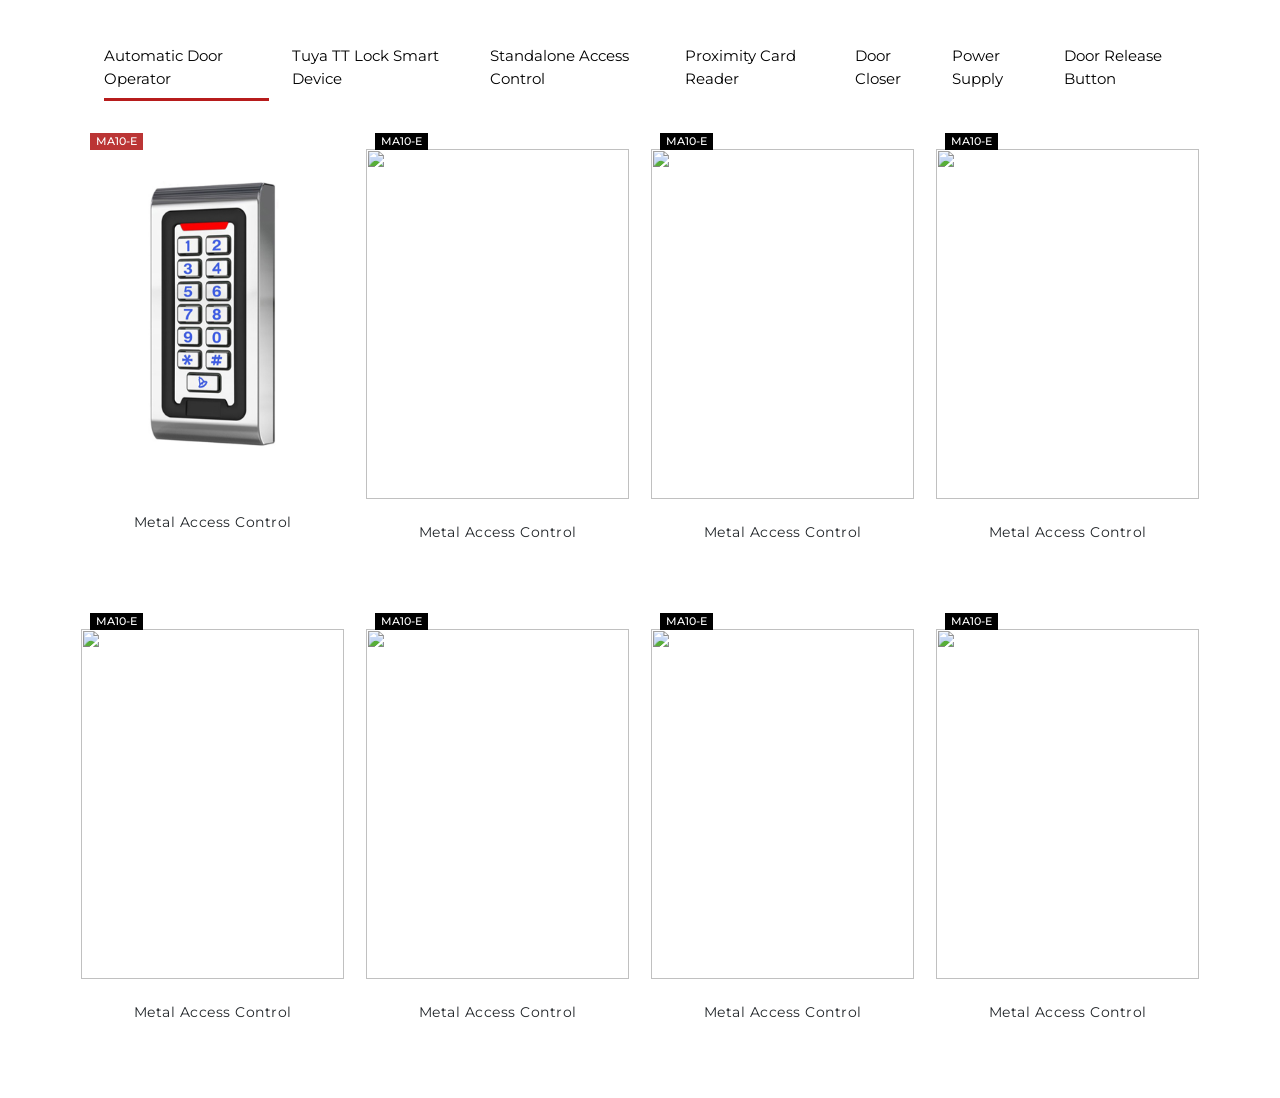
==== commit 07b243fb: "Update categories.html" ====
--- a/assets/categories/categories.html
+++ b/assets/categories/categories.html
@@ -5,7 +5,7 @@
   <meta charset="UTF-8">
   <meta name="viewport" content="width=device-width, initial-scale=1.0">
   <link rel="stylesheet" href="https://www.w3schools.com/w3css/4/w3.css">
-  <link rel="stylesheet" href="./web/css/categories.css">
+  <link rel="stylesheet" href="../../web/css/categories.css">
   <link href="https://cdn.jsdelivr.net/npm/bootstrap@5.0.2/dist/css/bootstrap.min.css" rel="stylesheet"
   integrity="sha384-EVSTQN3/azprG1Anm3QDgpJLIm9Nao0Yz1ztcQTwFspd3yD65VohhpuuCOmLASjC" crossorigin="anonymous">
   <title>DEM CO | Our Products</title>
--- a/web/css/categories.css
+++ b/web/css/categories.css
@@ -0,0 +1,155 @@
+@import url('https://fonts.googleapis.com/css2?family=Montserrat:wght@400;500;600;800&display=swap');
+
+* {
+    padding: 0;
+    margin: 0;
+    box-sizing: border-box;
+    font-family: 'Montserrat', sans-serif
+}
+
+body {
+    background-color: bisque
+}
+
+.container {
+    margin: 30px auto
+}
+
+.navbar-nav .nav-link {
+    color: #000 !important;
+    padding: 0.5rem 0rem !important;
+    border-color: transparent;
+    margin-left: 1.5rem;
+    transition: none
+}
+
+.navbar .navbar-toggler:focus {
+    box-shadow: none
+}
+
+.navbar-nav .nav-link.active,
+.border-red {
+    border-bottom: 3px solid #b71c1c
+}
+
+.navbar-nav .nav-link:hover {
+    border-bottom: 3px solid #b71c1c
+}
+
+.container .product-item {
+    min-height: 450px;
+    border: none;
+    overflow: hidden;
+    position: relative;
+    border-radius: 0
+}
+
+.container .product-item .product {
+    width: 100%;
+    height: 350px;
+    position: relative;
+    overflow: hidden;
+    cursor: pointer
+}
+
+.container .product-item .product img {
+    width: 100%;
+    height: 100%;
+    object-fit: cover
+}
+
+.container .product-item .product .icons .icon {
+    width: 40px;
+    height: 40px;
+    background-color: #fff;
+    border-radius: 50%;
+    display: flex;
+    justify-content: center;
+    align-items: center;
+    transition: transform 0.6s ease;
+    transform: rotate(180deg);
+    cursor: pointer
+}
+
+.container .product-item .product .icons .icon:hover {
+    background-color: #b71c1c;
+    color: #fff
+}
+
+.container .product-item .product .icons .icon:nth-last-of-type(3) {
+    transition-delay: 0.2s
+}
+
+.container .product-item .product .icons .icon:nth-last-of-type(2) {
+    transition-delay: 0.15s
+}
+
+.container .product-item .product .icons .icon:nth-last-of-type(1) {
+    transition-delay: 0.1s
+}
+
+.container .product-item:hover .product .icons .icon {
+    transform: translateY(-60px)
+}
+
+.container .product-item .tag {
+    text-transform: uppercase;
+    font-size: 0.75rem;
+    font-weight: 500;
+    position: absolute;
+    top: 10px;
+    left: 20px;
+    padding: 0 0.4rem
+}
+
+.container .product-item .title {
+    font-size: 0.95rem;
+    letter-spacing: 0.5px
+}
+
+.container .product-item .fa-star {
+    font-size: 0.65rem;
+    color: goldenrod
+}
+
+.container .product-item .price {
+    margin-top: 10px;
+    margin-bottom: 10px;
+    font-weight: 600
+}
+
+.fw-800 {
+    font-weight: 800
+}
+
+.bg-green {
+    background-color: #208f20 !important;
+    color: #fff
+}
+
+.bg-black {
+    background-color: #1f1d1d;
+    color: #fff
+}
+
+.bg-red {
+    background-color: #bb3535;
+    color: #fff
+}
+
+@media (max-width: 767.5px) {
+
+    .navbar-nav .nav-link.active,
+    .navbar-nav .nav-link:hover {
+        background-color: #b71c1c;
+        color: #fff !important
+    }
+
+    .navbar-nav .nav-link {
+        border: 3px solid transparent;
+        margin: 0.8rem 0;
+        display: flex;
+        border-radius: 10px;
+        justify-content: center
+    }
+}
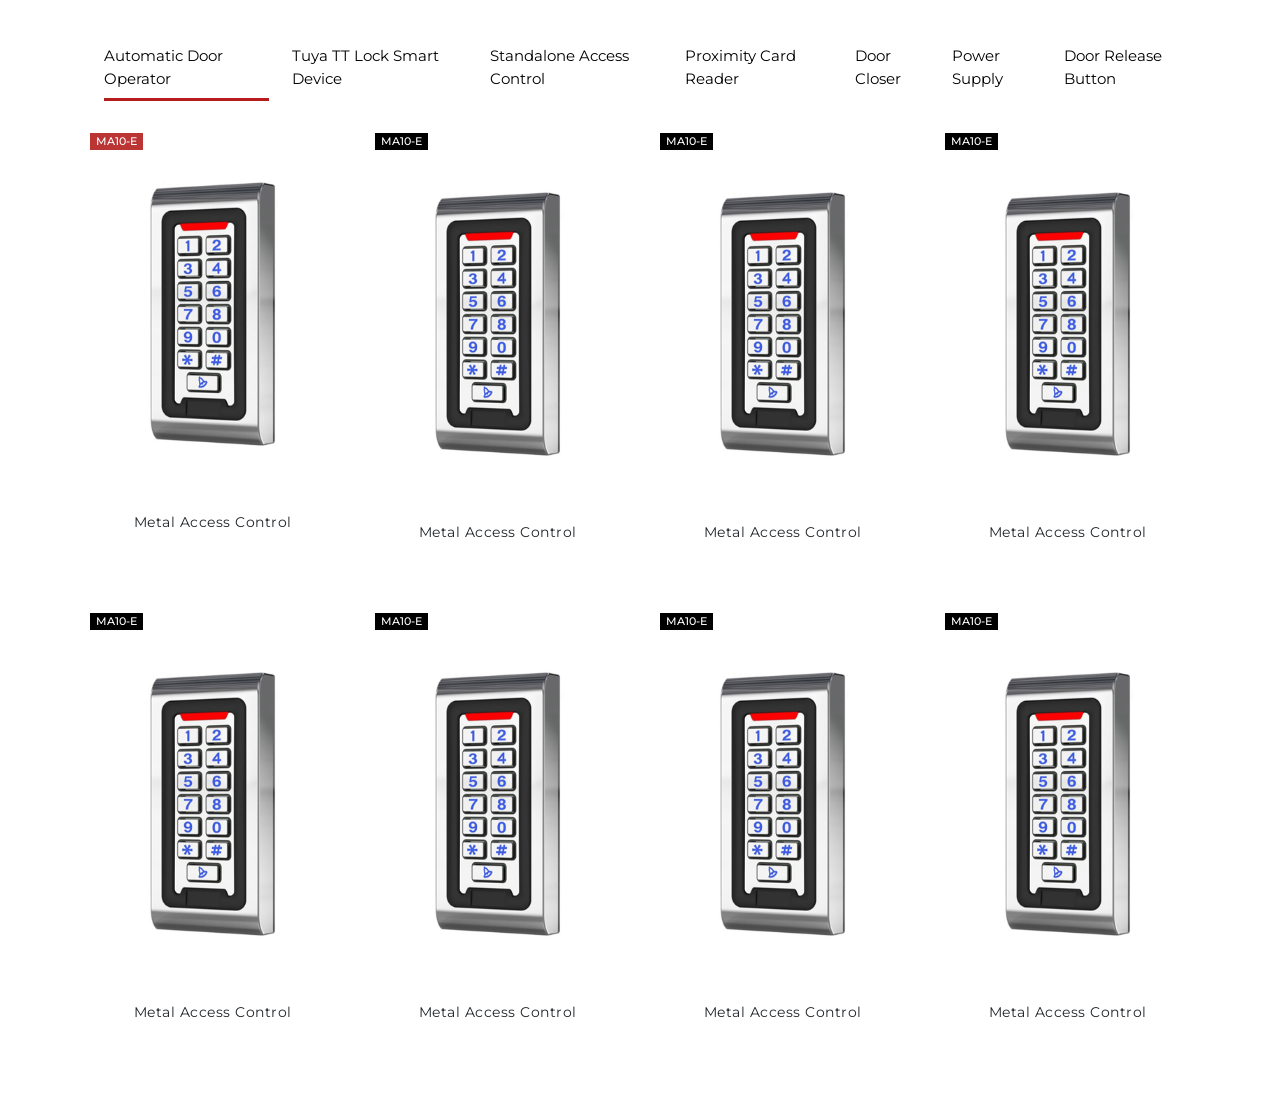
==== commit bad1c846: "Update categories.html" ====
--- a/assets/categories/categories.html
+++ b/assets/categories/categories.html
@@ -32,7 +32,7 @@
     <div class="row">
       <div class="col-lg-3 col-sm-6 d-flex flex-column align-items-center justify-content-center product-item my-3">
         <div class="product"> <img
-            src="/assets/images/Metal Access Control/MA10-E.jpg"
+            src="../../assets/images/Metal Access Control/MA10-E.jpg"
             alt="">
           <ul class="d-flex align-items-center justify-content-center list-unstyled icons">
             <li class="icon"><span class="fas fa-expand-arrows-alt"></span></li>
@@ -49,7 +49,7 @@
       </div>
       <div class="col-lg-3 col-sm-6 d-flex flex-column align-items-center justify-content-center product-item my-3">
         <div class="product"> <img
-            src="./assets/images/Metal Access Control/MA10-E.jpg"
+            src="../../assets/images/Metal Access Control/MA10-E.jpg"
             alt="">
           <ul class="d-flex align-items-center justify-content-center list-unstyled icons">
             <li class="icon"><span class="fas fa-expand-arrows-alt"></span></li>
@@ -66,7 +66,7 @@
       </div>
       <div class="col-lg-3 col-sm-6 d-flex flex-column align-items-center justify-content-center product-item my-3">
         <div class="product"> <img
-            src="./assets/images/Metal Access Control/MA10-E.jpg"
+            src="../../assets/images/Metal Access Control/MA10-E.jpg"
             alt="">
           <ul class="d-flex align-items-center justify-content-center list-unstyled icons">
             <li class="icon"><span class="fas fa-expand-arrows-alt"></span></li>
@@ -83,7 +83,7 @@
       </div>
       <div class="col-lg-3 col-sm-6 d-flex flex-column align-items-center justify-content-center product-item my-3">
         <div class="product"> <img
-            src="./assets/images/Metal Access Control/MA10-E.jpg"
+            src="../../assets/images/Metal Access Control/MA10-E.jpg"
             alt="">
           <ul class="d-flex align-items-center justify-content-center list-unstyled icons">
             <li class="icon"><span class="fas fa-expand-arrows-alt"></span></li>
@@ -102,7 +102,7 @@
     <div class="row">
       <div class="col-lg-3 col-sm-6 d-flex flex-column align-items-center justify-content-center product-item my-3">
         <div class="product"> <img
-            src="./assets/images/Metal Access Control/MA10-E.jpg"
+            src="../../assets/images/Metal Access Control/MA10-E.jpg"
             alt="">
           <ul class="d-flex align-items-center justify-content-center list-unstyled icons">
             <li class="icon"><span class="fas fa-expand-arrows-alt"></span></li>
@@ -119,7 +119,7 @@
       </div>
       <div class="col-lg-3 col-sm-6 d-flex flex-column align-items-center justify-content-center product-item my-3">
         <div class="product"> <img
-            src="./assets/images/Metal Access Control/MA10-E.jpg"
+            src="../../assets/images/Metal Access Control/MA10-E.jpg"
             alt="">
           <ul class="d-flex align-items-center justify-content-center list-unstyled icons">
             <li class="icon"><span class="fas fa-expand-arrows-alt"></span></li>
@@ -136,7 +136,7 @@
       </div>
       <div class="col-lg-3 col-sm-6 d-flex flex-column align-items-center justify-content-center product-item my-3">
         <div class="product"> <img
-            src="./assets/images/Metal Access Control/MA10-E.jpg"
+            src="../../assets/images/Metal Access Control/MA10-E.jpg"
             alt="">
           <ul class="d-flex align-items-center justify-content-center list-unstyled icons">
             <li class="icon"><span class="fas fa-expand-arrows-alt"></span></li>
@@ -153,7 +153,7 @@
       </div>
       <div class="col-lg-3 col-sm-6 d-flex flex-column align-items-center justify-content-center product-item my-3">
         <div class="product"> <img
-            src="./assets/images/Metal Access Control/MA10-E.jpg"
+            src="../../assets/images/Metal Access Control/MA10-E.jpg"
             alt="">
           <ul class="d-flex align-items-center justify-content-center list-unstyled icons">
             <li class="icon"><span class="fas fa-expand-arrows-alt"></span></li>
